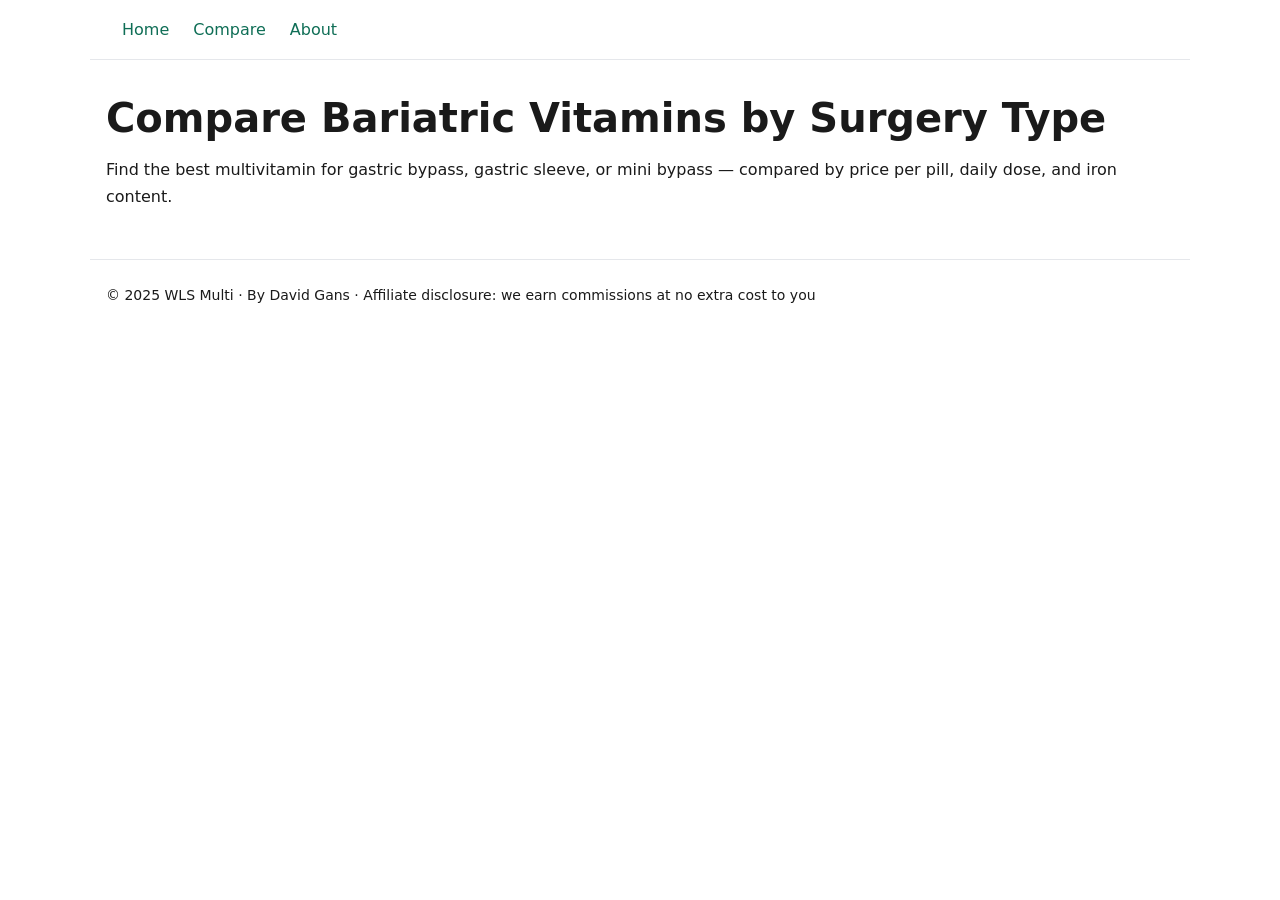
==== index.html @ 5693e1fd "Initial project structure" ====
<!DOCTYPE html>
<html lang="en">
<head>
  <meta charset="UTF-8">
  <meta name="viewport" content="width=device-width, initial-scale=1.0">
  <title>Compare Bariatric Vitamins by Surgery Type | WLS Multi</title>
  <meta name="description" content="Find the best multivitamin for gastric bypass, gastric sleeve, or mini bypass — compared by price per pill, daily dose, and iron content.">
  <link rel="canonical" href="https://wlsmulti.com/">

  <!-- Open Graph -->
  <meta property="og:title" content="Compare Bariatric Vitamins by Surgery Type | WLS Multi">
  <meta property="og:description" content="Find the best multivitamin for gastric bypass, gastric sleeve, or mini bypass — compared by price per pill, daily dose, and iron content.">
  <meta property="og:url" content="https://wlsmulti.com/">
  <meta property="og:image" content="https://wlsmulti.com/images/og-default.jpg">

  <!-- JSON-LD -->
  <script type="application/ld+json">
  {
    "@context": "https://schema.org",
    "@type": "Article"
  }
  </script>

  <link rel="stylesheet" href="/css/style.css">
</head>
<body>

  <header>
    <nav>
      <a href="/">Home</a>
      <a href="/compare.html">Compare</a>
      <a href="/about.html">About</a>
    </nav>
  </header>

  <main>
    <h1>Compare Bariatric Vitamins by Surgery Type</h1>
    <p>Find the best multivitamin for gastric bypass, gastric sleeve, or mini bypass — compared by price per pill, daily dose, and iron content.</p>

    <section>
      <div id="comparison-table"></div>
    </section>

    <section>
      <!-- Featured brands placeholder -->
    </section>
  </main>

  <footer>
    <p>© 2025 WLS Multi · By David Gans · Affiliate disclosure: we earn commissions at no extra cost to you</p>
  </footer>

  <script src="/js/main.js" defer></script>
</body>
</html>
---- css/style.css ----
/* CSS Reset */
*, *::before, *::after {
  box-sizing: border-box;
  margin: 0;
  padding: 0;
}

/* Variables */
:root {
  --color-primary: #0F6E56;
  --color-accent: #1D9E75;
  --color-bg: #ffffff;
  --color-text: #1a1a1a;
  --color-muted: #6b7280;
  --font-main: system-ui, sans-serif;
}

/* Base */
body {
  font-family: var(--font-main);
  color: var(--color-text);
  background: var(--color-bg);
  font-size: 16px;
  line-height: 1.7;
}

/* Layout */
header,
main,
footer,
nav {
  width: 100%;
  max-width: 1100px;
  margin-left: auto;
  margin-right: auto;
  padding-left: 1rem;
  padding-right: 1rem;
}

header {
  padding-top: 1rem;
  padding-bottom: 1rem;
  border-bottom: 1px solid #e5e7eb;
}

main {
  padding-top: 2rem;
  padding-bottom: 2rem;
}

footer {
  padding-top: 1.5rem;
  padding-bottom: 1.5rem;
  border-top: 1px solid #e5e7eb;
  color: var(--color-muted);
  font-size: 0.875rem;
}

/* Nav */
nav {
  display: flex;
  flex-wrap: wrap;
  gap: 1.5rem;
  padding-left: 1rem;
  padding-right: 1rem;
}

nav a {
  color: var(--color-primary);
  text-decoration: none;
  font-weight: 500;
}

nav a:hover {
  color: var(--color-accent);
  text-decoration: underline;
}

/* Typography */
h1 {
  font-size: 1.75rem;
  line-height: 1.3;
  margin-bottom: 0.75rem;
  color: var(--color-text);
}

p {
  margin-bottom: 1rem;
  color: var(--color-text);
}

/* Responsive */
@media (min-width: 640px) {
  h1 {
    font-size: 2.25rem;
  }
}

@media (min-width: 1024px) {
  h1 {
    font-size: 2.5rem;
  }
}
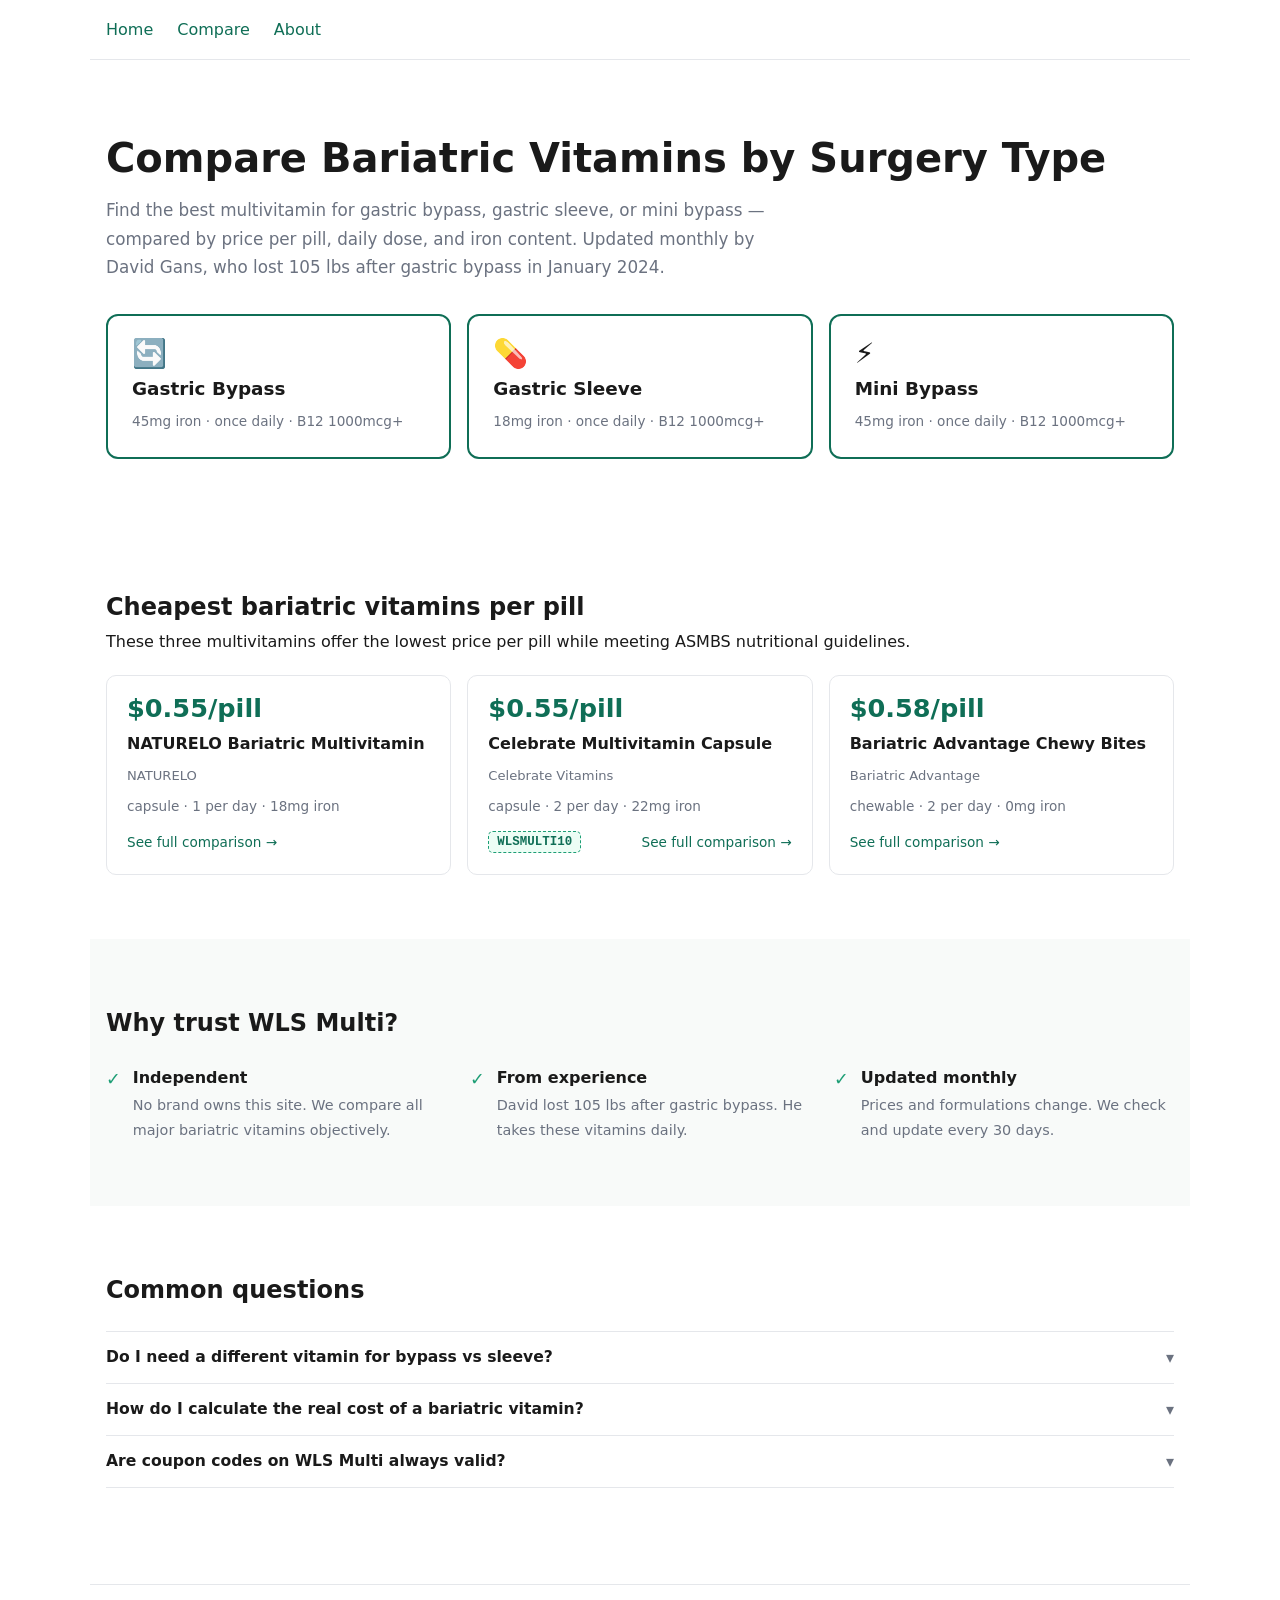
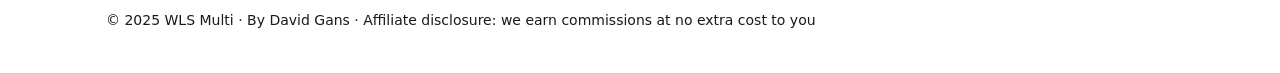
==== commit 44527368: "Build homepage hero, top 3, trust section, FAQ accordion" ====
--- a/index.html
+++ b/index.html
@@ -4,7 +4,7 @@
   <meta charset="UTF-8">
   <meta name="viewport" content="width=device-width, initial-scale=1.0">
   <title>Compare Bariatric Vitamins by Surgery Type | WLS Multi</title>
-  <meta name="description" content="Find the best multivitamin for gastric bypass, gastric sleeve, or mini bypass — compared by price per pill, daily dose, and iron content.">
+  <meta name="description" content="Find the best multivitamin for gastric bypass, gastric sleeve, or mini bypass — compared by price per pill, daily dose, and iron content. Updated monthly.">
   <link rel="canonical" href="https://wlsmulti.com/">
 
   <!-- Open Graph -->
@@ -13,11 +13,58 @@
   <meta property="og:url" content="https://wlsmulti.com/">
   <meta property="og:image" content="https://wlsmulti.com/images/og-default.jpg">
 
-  <!-- JSON-LD -->
+  <!-- JSON-LD: Article -->
   <script type="application/ld+json">
   {
     "@context": "https://schema.org",
-    "@type": "Article"
+    "@type": "Article",
+    "headline": "Compare Bariatric Vitamins by Surgery Type",
+    "description": "Independent comparison of bariatric multivitamins by price per pill, surgery type, iron content, and daily dose.",
+    "author": {
+      "@type": "Person",
+      "name": "David Gans",
+      "description": "Lost 105 lbs after gastric bypass surgery in January 2024"
+    },
+    "publisher": {
+      "@type": "Organization",
+      "name": "WLS Multi",
+      "url": "https://wlsmulti.com"
+    },
+    "dateModified": "2025-03-27"
+  }
+  </script>
+
+  <!-- JSON-LD: FAQPage -->
+  <script type="application/ld+json">
+  {
+    "@context": "https://schema.org",
+    "@type": "FAQPage",
+    "mainEntity": [
+      {
+        "@type": "Question",
+        "name": "Do I need a different vitamin for bypass vs sleeve?",
+        "acceptedAnswer": {
+          "@type": "Answer",
+          "text": "Yes. Gastric bypass patients typically need 45mg iron and higher B12 due to reduced absorption in the small intestine. Sleeve patients often do well with 18mg iron. Always follow your surgeon's advice."
+        }
+      },
+      {
+        "@type": "Question",
+        "name": "How do I calculate the real cost of a bariatric vitamin?",
+        "acceptedAnswer": {
+          "@type": "Answer",
+          "text": "Divide the bottle price by the number of pills, then multiply by your daily dose times 30. A $35 bottle of 60 pills taken twice daily costs $35/month. A $27 bottle of 30 pills taken once daily also costs $27/month — but the per-pill cost is $0.90 vs $0.58."
+        }
+      },
+      {
+        "@type": "Question",
+        "name": "Are coupon codes on WLS Multi always valid?",
+        "acceptedAnswer": {
+          "@type": "Answer",
+          "text": "We verify codes monthly. If a code doesn't work, the brand may have changed it — contact us via the about page and we'll update it within 24 hours."
+        }
+      }
+    ]
   }
   </script>
 
@@ -34,22 +81,121 @@
   </header>
 
   <main>
-    <h1>Compare Bariatric Vitamins by Surgery Type</h1>
-    <p>Find the best multivitamin for gastric bypass, gastric sleeve, or mini bypass — compared by price per pill, daily dose, and iron content.</p>
-
-    <section>
-      <div id="comparison-table"></div>
-    </section>
-
-    <section>
-      <!-- Featured brands placeholder -->
-    </section>
+
+    <!-- ── Hero ──────────────────────────────────────────────────────────── -->
+    <section class="section-hero">
+      <h1>Compare Bariatric Vitamins by Surgery Type</h1>
+      <p class="hero-lead">Find the best multivitamin for gastric bypass, gastric sleeve, or mini bypass — compared by price per pill, daily dose, and iron content. Updated monthly by David Gans, who lost 105 lbs after gastric bypass in January 2024.</p>
+
+      <div class="surgery-cards" role="list">
+
+        <a href="/compare.html#bypass" class="surgery-card" role="listitem" aria-label="Compare vitamins for gastric bypass">
+          <span class="surgery-icon" aria-hidden="true">🔄</span>
+          <span class="surgery-title">Gastric Bypass</span>
+          <span class="surgery-sub">45mg iron · once daily · B12 1000mcg+</span>
+        </a>
+
+        <a href="/compare.html#sleeve" class="surgery-card" role="listitem" aria-label="Compare vitamins for gastric sleeve">
+          <span class="surgery-icon" aria-hidden="true">💊</span>
+          <span class="surgery-title">Gastric Sleeve</span>
+          <span class="surgery-sub">18mg iron · once daily · B12 1000mcg+</span>
+        </a>
+
+        <a href="/compare.html#mini-bypass" class="surgery-card" role="listitem" aria-label="Compare vitamins for mini bypass">
+          <span class="surgery-icon" aria-hidden="true">⚡</span>
+          <span class="surgery-title">Mini Bypass</span>
+          <span class="surgery-sub">45mg iron · once daily · B12 1000mcg+</span>
+        </a>
+
+      </div>
+    </section>
+
+    <!-- ── Top 3 cheapest ─────────────────────────────────────────────── -->
+    <section class="section-top3">
+      <h2>Cheapest bariatric vitamins per pill</h2>
+      <p>These three multivitamins offer the lowest price per pill while meeting ASMBS nutritional guidelines.</p>
+      <div id="top3-cards" class="top3-cards"></div>
+      <!-- Aria live region for coupon clipboard -->
+      <div id="clipboard-announce" role="status" aria-live="polite"></div>
+    </section>
+
+    <!-- ── Why trust us ───────────────────────────────────────────────── -->
+    <section class="section-trust">
+      <h2>Why trust WLS Multi?</h2>
+      <div class="trust-grid">
+
+        <div class="trust-item">
+          <span class="trust-check" aria-hidden="true">✓</span>
+          <div>
+            <strong class="trust-title">Independent</strong>
+            <p>No brand owns this site. We compare all major bariatric vitamins objectively.</p>
+          </div>
+        </div>
+
+        <div class="trust-item">
+          <span class="trust-check" aria-hidden="true">✓</span>
+          <div>
+            <strong class="trust-title">From experience</strong>
+            <p>David lost 105 lbs after gastric bypass. He takes these vitamins daily.</p>
+          </div>
+        </div>
+
+        <div class="trust-item">
+          <span class="trust-check" aria-hidden="true">✓</span>
+          <div>
+            <strong class="trust-title">Updated monthly</strong>
+            <p>Prices and formulations change. We check and update every 30 days.</p>
+          </div>
+        </div>
+
+      </div>
+    </section>
+
+    <!-- ── FAQ accordion ──────────────────────────────────────────────── -->
+    <section class="section-faq">
+      <h2>Common questions</h2>
+      <div class="faq-list" id="faq-list">
+
+        <div class="faq-item">
+          <button class="faq-question" aria-expanded="false">
+            Do I need a different vitamin for bypass vs sleeve?
+            <span class="faq-chevron" aria-hidden="true">▾</span>
+          </button>
+          <div class="faq-answer" hidden>
+            <p>Yes. Gastric bypass patients typically need 45mg iron and higher B12 due to reduced absorption in the small intestine. Sleeve patients often do well with 18mg iron. Always follow your surgeon's advice.</p>
+          </div>
+        </div>
+
+        <div class="faq-item">
+          <button class="faq-question" aria-expanded="false">
+            How do I calculate the real cost of a bariatric vitamin?
+            <span class="faq-chevron" aria-hidden="true">▾</span>
+          </button>
+          <div class="faq-answer" hidden>
+            <p>Divide the bottle price by the number of pills, then multiply by your daily dose times 30. A $35 bottle of 60 pills taken twice daily costs $35/month. A $27 bottle of 30 pills taken once daily also costs $27/month — but the per-pill cost is $0.90 vs $0.58.</p>
+          </div>
+        </div>
+
+        <div class="faq-item">
+          <button class="faq-question" aria-expanded="false">
+            Are coupon codes on WLS Multi always valid?
+            <span class="faq-chevron" aria-hidden="true">▾</span>
+          </button>
+          <div class="faq-answer" hidden>
+            <p>We verify codes monthly. If a code doesn't work, the brand may have changed it — contact us via the about page and we'll update it within 24 hours.</p>
+          </div>
+        </div>
+
+      </div>
+    </section>
+
   </main>
 
   <footer>
     <p>© 2025 WLS Multi · By David Gans · Affiliate disclosure: we earn commissions at no extra cost to you</p>
   </footer>
 
+  <script src="/js/vitamins.js" defer></script>
   <script src="/js/main.js" defer></script>
 </body>
 </html>
--- a/css/style.css
+++ b/css/style.css
@@ -12,7 +12,13 @@
   --color-bg: #ffffff;
   --color-text: #1a1a1a;
   --color-muted: #6b7280;
+  --color-row-alt: #f8faf9;
+  --color-row-hover: #edf7f3;
+  --color-badge-bg: #d1fae5;
+  --color-badge-text: #065f46;
+  --color-coupon-bg: #ecfdf5;
   --font-main: system-ui, sans-serif;
+  --font-mono: ui-monospace, 'Cascadia Code', 'Source Code Pro', monospace;
 }
 
 /* Base */
@@ -27,8 +33,7 @@
 /* Layout */
 header,
 main,
-footer,
-nav {
+footer {
   width: 100%;
   max-width: 1100px;
   margin-left: auto;
@@ -61,8 +66,6 @@
   display: flex;
   flex-wrap: wrap;
   gap: 1.5rem;
-  padding-left: 1rem;
-  padding-right: 1rem;
 }
 
 nav a {
@@ -89,15 +92,562 @@
   color: var(--color-text);
 }
 
-/* Responsive */
+/* Responsive typography */
 @media (min-width: 640px) {
-  h1 {
-    font-size: 2.25rem;
-  }
-}
-
+  h1 { font-size: 2.25rem; }
+}
 @media (min-width: 1024px) {
-  h1 {
-    font-size: 2.5rem;
-  }
-}
+  h1 { font-size: 2.5rem; }
+}
+
+/* ── Filter bar ───────────────────────────────────────────────────────────── */
+
+#filter-bar {
+  position: sticky;
+  top: 0;
+  z-index: 100;
+  background: var(--color-bg);
+  border-bottom: 1px solid #e5e7eb;
+  margin-left: -1rem;
+  margin-right: -1rem;
+  padding: 0.75rem 1rem;
+  margin-bottom: 1.5rem;
+}
+
+.filter-bar-inner {
+  display: flex;
+  flex-wrap: wrap;
+  gap: 0.75rem;
+  align-items: center;
+  max-width: 1100px;
+  margin: 0 auto;
+}
+
+.filter-pills {
+  display: flex;
+  flex-wrap: wrap;
+  gap: 0.5rem;
+}
+
+.filter-btn {
+  display: inline-flex;
+  align-items: center;
+  padding: 0.35rem 0.9rem;
+  border-radius: 999px;
+  border: 1px solid var(--color-primary);
+  background: transparent;
+  color: var(--color-primary);
+  font-size: 0.875rem;
+  font-weight: 500;
+  cursor: pointer;
+  transition: background 0.15s, color 0.15s;
+  font-family: var(--font-main);
+}
+
+.filter-btn:hover {
+  background: #e6f4f0;
+}
+
+.filter-btn.active {
+  background: var(--color-primary);
+  color: #fff;
+}
+
+.sort-wrapper {
+  display: flex;
+  align-items: center;
+  gap: 0.4rem;
+  margin-left: auto;
+}
+
+.sort-label {
+  font-size: 0.875rem;
+  color: var(--color-muted);
+  white-space: nowrap;
+}
+
+#sort-select {
+  font-size: 0.875rem;
+  font-family: var(--font-main);
+  border: 1px solid #d1d5db;
+  border-radius: 6px;
+  padding: 0.3rem 0.5rem;
+  color: var(--color-text);
+  background: var(--color-bg);
+  cursor: pointer;
+}
+
+/* ── Badge ────────────────────────────────────────────────────────────────── */
+
+.badge {
+  display: inline-block;
+  font-size: 0.7rem;
+  font-weight: 600;
+  letter-spacing: 0.03em;
+  text-transform: uppercase;
+  background: var(--color-badge-bg);
+  color: var(--color-badge-text);
+  border-radius: 999px;
+  padding: 0.1rem 0.5rem;
+  margin-bottom: 0.2rem;
+}
+
+/* ── Desktop table ────────────────────────────────────────────────────────── */
+
+.vitamin-table {
+  display: none; /* hidden on mobile, shown at 768px+ */
+  width: 100%;
+  border-collapse: collapse;
+  font-size: 0.9rem;
+}
+
+.vitamin-table thead th {
+  text-align: left;
+  padding: 0.6rem 0.75rem;
+  font-size: 0.8rem;
+  font-weight: 600;
+  text-transform: uppercase;
+  letter-spacing: 0.04em;
+  color: var(--color-muted);
+  border-bottom: 2px solid #e5e7eb;
+  white-space: nowrap;
+}
+
+.vitamin-table tbody td {
+  padding: 0.75rem 0.75rem;
+  vertical-align: middle;
+  border-bottom: 1px solid #f3f4f6;
+}
+
+.vitamin-table tbody tr.alt-row {
+  background: var(--color-row-alt);
+}
+
+.vitamin-table tbody tr:hover {
+  background: var(--color-row-hover);
+}
+
+.name-cell {
+  display: flex;
+  flex-direction: column;
+  gap: 0.1rem;
+  min-width: 160px;
+}
+
+.product-name {
+  font-weight: 600;
+  line-height: 1.3;
+}
+
+.product-brand {
+  font-size: 0.8rem;
+  color: var(--color-muted);
+}
+
+td.center {
+  text-align: center;
+}
+
+/* ── Coupon chip ──────────────────────────────────────────────────────────── */
+
+.coupon-chip {
+  display: inline-block;
+  font-family: var(--font-mono);
+  font-size: 0.78rem;
+  font-weight: 600;
+  background: var(--color-coupon-bg);
+  border: 1px dashed var(--color-accent);
+  border-radius: 5px;
+  padding: 0.2rem 0.5rem;
+  color: var(--color-primary);
+  cursor: pointer;
+  transition: background 0.15s;
+  white-space: nowrap;
+}
+
+.coupon-chip:hover {
+  background: #d1fae5;
+}
+
+.coupon-chip.copied {
+  background: var(--color-primary);
+  color: #fff;
+  border-color: var(--color-primary);
+}
+
+/* ── Buy button ───────────────────────────────────────────────────────────── */
+
+.buy-btn {
+  display: inline-block;
+  background: var(--color-primary);
+  color: #fff;
+  text-decoration: none;
+  border-radius: 6px;
+  padding: 8px 16px;
+  font-size: 0.875rem;
+  font-weight: 600;
+  white-space: nowrap;
+  transition: background 0.15s;
+}
+
+.buy-btn:hover {
+  background: var(--color-accent);
+}
+
+.buy-btn--full {
+  display: block;
+  text-align: center;
+  margin-top: 0.75rem;
+}
+
+/* ── Mobile cards ─────────────────────────────────────────────────────────── */
+
+.vitamin-cards {
+  display: flex;
+  flex-direction: column;
+  gap: 1rem;
+}
+
+.vitamin-card {
+  border: 1px solid #e5e7eb;
+  border-radius: 10px;
+  padding: 1rem;
+  background: var(--color-bg);
+}
+
+.card-header {
+  display: flex;
+  flex-direction: column;
+  gap: 0.15rem;
+  margin-bottom: 0.75rem;
+}
+
+.card-details {
+  display: flex;
+  flex-direction: column;
+  gap: 0;
+  font-size: 0.9rem;
+}
+
+.card-row {
+  display: flex;
+  justify-content: space-between;
+  align-items: center;
+  padding: 0.35rem 0;
+  border-bottom: 1px solid #f3f4f6;
+}
+
+.card-row:last-child {
+  border-bottom: none;
+}
+
+.card-row dt {
+  color: var(--color-muted);
+  font-size: 0.82rem;
+}
+
+.card-row.highlight {
+  background: #f8faf9;
+  margin: 0 -0.25rem;
+  padding: 0.35rem 0.25rem;
+  border-radius: 4px;
+}
+
+/* ── Aria live region ─────────────────────────────────────────────────────── */
+
+#clipboard-announce {
+  position: absolute;
+  left: -9999px;
+  width: 1px;
+  height: 1px;
+  overflow: hidden;
+}
+
+/* ── No results ───────────────────────────────────────────────────────────── */
+
+.no-results {
+  color: var(--color-muted);
+  padding: 2rem 0;
+  text-align: center;
+}
+
+/* ── 768px+ breakpoint: switch to table ───────────────────────────────────── */
+
+@media (min-width: 768px) {
+  .vitamin-table {
+    display: table;
+  }
+
+  .vitamin-cards {
+    display: none;
+  }
+
+  .hide-mobile {
+    /* columns are already visible in table */
+  }
+}
+
+/* ════════════════════════════════════════════════════════════════════════════
+   HOMEPAGE STYLES
+   ════════════════════════════════════════════════════════════════════════════ */
+
+/* Section spacing */
+.section-hero,
+.section-top3,
+.section-trust,
+.section-faq {
+  padding-top: 4rem;
+  padding-bottom: 4rem;
+}
+
+.section-hero {
+  padding-top: 2.5rem;
+}
+
+/* ── Hero ─────────────────────────────────────────────────────────────────── */
+
+.hero-lead {
+  font-size: 1.05rem;
+  color: var(--color-muted);
+  max-width: 680px;
+  margin-bottom: 2rem;
+}
+
+/* ── Surgery cards ────────────────────────────────────────────────────────── */
+
+.surgery-cards {
+  display: flex;
+  flex-direction: column;
+  gap: 1rem;
+}
+
+.surgery-card {
+  display: flex;
+  flex-direction: column;
+  align-items: flex-start;
+  gap: 0.35rem;
+  border: 2px solid var(--color-primary);
+  border-radius: 12px;
+  padding: 1.5rem;
+  text-decoration: none;
+  color: var(--color-text);
+  transition: background 0.18s, color 0.18s;
+}
+
+.surgery-card:hover {
+  background: var(--color-primary);
+  color: #fff;
+}
+
+.surgery-card:hover .surgery-sub {
+  color: rgba(255, 255, 255, 0.8);
+}
+
+.surgery-icon {
+  font-size: 1.75rem;
+  line-height: 1;
+}
+
+.surgery-title {
+  font-size: 1.15rem;
+  font-weight: 700;
+}
+
+.surgery-sub {
+  font-size: 0.85rem;
+  color: var(--color-muted);
+  transition: color 0.18s;
+}
+
+@media (min-width: 640px) {
+  .surgery-cards {
+    flex-direction: row;
+  }
+
+  .surgery-card {
+    flex: 1;
+  }
+}
+
+/* ── Top 3 cards ──────────────────────────────────────────────────────────── */
+
+.top3-cards {
+  display: flex;
+  flex-direction: column;
+  gap: 1rem;
+  margin-top: 1.25rem;
+}
+
+.top3-card {
+  border: 1px solid #e5e7eb;
+  border-radius: 10px;
+  padding: 1.25rem;
+  display: flex;
+  flex-direction: column;
+  gap: 0.5rem;
+}
+
+.top3-price {
+  font-size: 1.6rem;
+  font-weight: 800;
+  color: var(--color-primary);
+  line-height: 1;
+}
+
+.top3-name {
+  font-weight: 600;
+  font-size: 1rem;
+}
+
+.top3-brand {
+  font-size: 0.82rem;
+  color: var(--color-muted);
+}
+
+.top3-meta {
+  font-size: 0.85rem;
+  color: var(--color-muted);
+}
+
+.top3-footer {
+  display: flex;
+  align-items: center;
+  justify-content: space-between;
+  flex-wrap: wrap;
+  gap: 0.5rem;
+  margin-top: 0.25rem;
+}
+
+.top3-link {
+  font-size: 0.85rem;
+  color: var(--color-primary);
+  text-decoration: none;
+  font-weight: 500;
+}
+
+.top3-link:hover {
+  text-decoration: underline;
+}
+
+@media (min-width: 640px) {
+  .top3-cards {
+    flex-direction: row;
+  }
+
+  .top3-card {
+    flex: 1;
+  }
+}
+
+/* ── Trust section ────────────────────────────────────────────────────────── */
+
+.section-trust {
+  background: #f8faf9;
+  margin-left: -1rem;
+  margin-right: -1rem;
+  padding-left: 1rem;
+  padding-right: 1rem;
+}
+
+.trust-grid {
+  display: flex;
+  flex-direction: column;
+  gap: 1.5rem;
+  margin-top: 1.25rem;
+}
+
+.trust-item {
+  display: flex;
+  gap: 0.75rem;
+  align-items: flex-start;
+}
+
+.trust-check {
+  font-size: 1.1rem;
+  color: var(--color-accent);
+  font-weight: 700;
+  flex-shrink: 0;
+  margin-top: 0.1rem;
+}
+
+.trust-title {
+  display: block;
+  font-size: 1rem;
+  margin-bottom: 0.15rem;
+}
+
+.trust-item p {
+  font-size: 0.9rem;
+  color: var(--color-muted);
+  margin-bottom: 0;
+}
+
+@media (min-width: 640px) {
+  .trust-grid {
+    flex-direction: row;
+  }
+
+  .trust-item {
+    flex: 1;
+  }
+}
+
+/* ── FAQ accordion ────────────────────────────────────────────────────────── */
+
+.section-faq h2 {
+  margin-bottom: 1.25rem;
+}
+
+.faq-list {
+  display: flex;
+  flex-direction: column;
+  border-top: 1px solid #e5e7eb;
+}
+
+.faq-item {
+  border-bottom: 1px solid #e5e7eb;
+}
+
+.faq-question {
+  display: flex;
+  justify-content: space-between;
+  align-items: center;
+  width: 100%;
+  background: none;
+  border: none;
+  padding: 1rem 0;
+  font-family: var(--font-main);
+  font-size: 0.975rem;
+  font-weight: 600;
+  color: var(--color-text);
+  text-align: left;
+  cursor: pointer;
+  gap: 1rem;
+}
+
+.faq-question:hover {
+  color: var(--color-primary);
+}
+
+.faq-chevron {
+  font-size: 1rem;
+  color: var(--color-muted);
+  flex-shrink: 0;
+  transition: transform 0.2s ease;
+  display: inline-block;
+}
+
+.faq-question[aria-expanded="true"] .faq-chevron {
+  transform: rotate(180deg);
+}
+
+.faq-answer {
+  padding-bottom: 1rem;
+}
+
+.faq-answer p {
+  font-size: 0.9rem;
+  color: var(--color-muted);
+  margin-bottom: 0;
+  line-height: 1.65;
+}
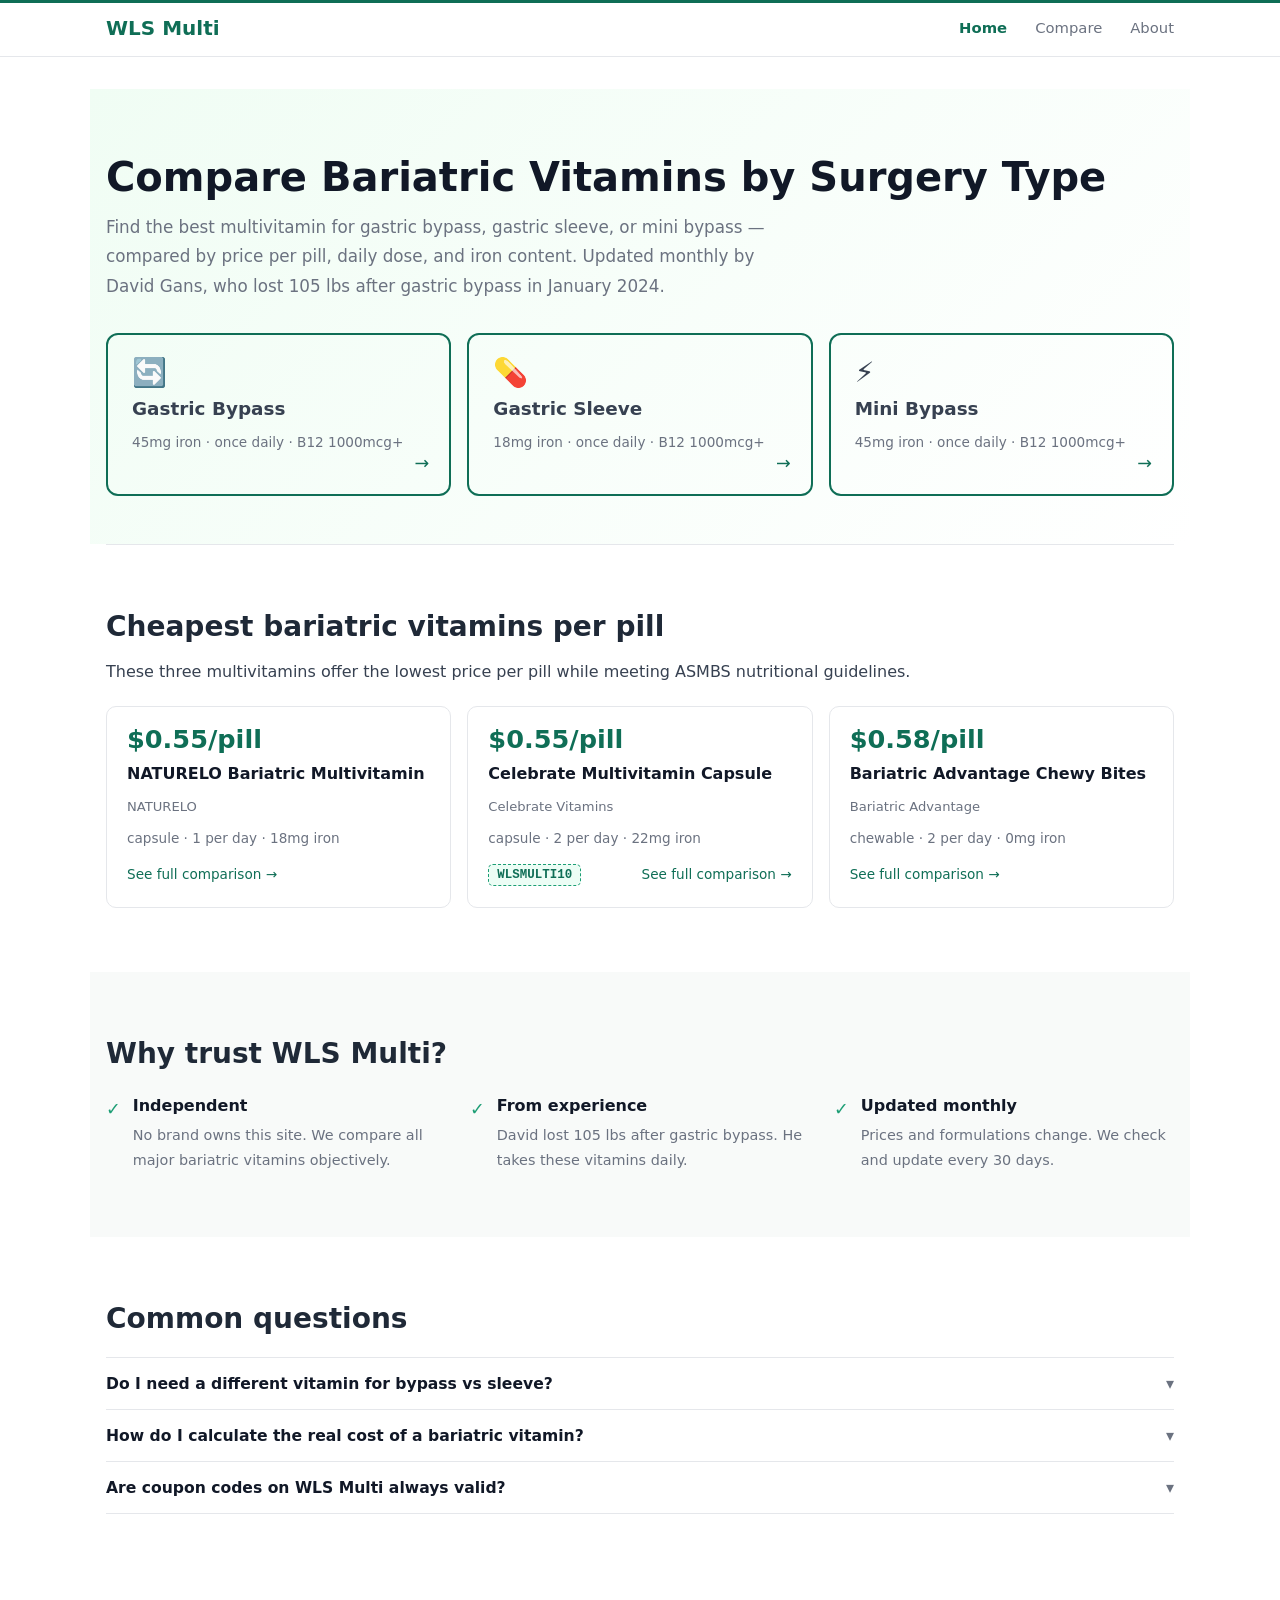
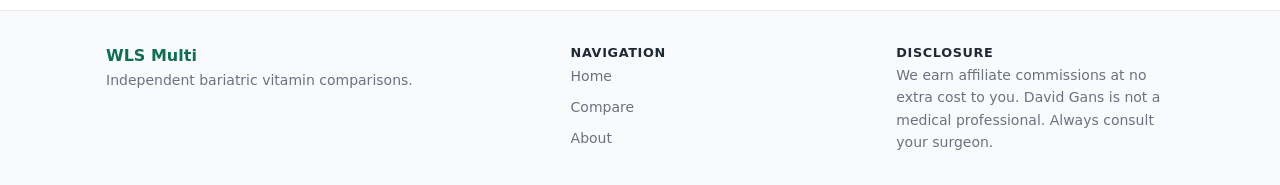
==== commit 35513830: "Design polish: nav, typography, footer, table styling, mobile menu" ====
--- a/index.html
+++ b/index.html
@@ -73,11 +73,15 @@
 <body>
 
   <header>
-    <nav>
-      <a href="/">Home</a>
-      <a href="/compare.html">Compare</a>
-      <a href="/about.html">About</a>
-    </nav>
+    <div class="nav-inner">
+      <a href="/" class="nav-logo">WLS Multi</a>
+      <button class="nav-hamburger" aria-label="Open navigation menu" aria-expanded="false" aria-controls="nav-links">☰</button>
+      <nav id="nav-links" class="nav-links" aria-label="Main navigation">
+        <a href="/" aria-current="page">Home</a>
+        <a href="/compare.html">Compare</a>
+        <a href="/about.html">About</a>
+      </nav>
+    </div>
   </header>
 
   <main>
@@ -93,18 +97,21 @@
           <span class="surgery-icon" aria-hidden="true">🔄</span>
           <span class="surgery-title">Gastric Bypass</span>
           <span class="surgery-sub">45mg iron · once daily · B12 1000mcg+</span>
+          <span class="surgery-arrow" aria-hidden="true">→</span>
         </a>
 
         <a href="/compare.html#sleeve" class="surgery-card" role="listitem" aria-label="Compare vitamins for gastric sleeve">
           <span class="surgery-icon" aria-hidden="true">💊</span>
           <span class="surgery-title">Gastric Sleeve</span>
           <span class="surgery-sub">18mg iron · once daily · B12 1000mcg+</span>
+          <span class="surgery-arrow" aria-hidden="true">→</span>
         </a>
 
         <a href="/compare.html#mini-bypass" class="surgery-card" role="listitem" aria-label="Compare vitamins for mini bypass">
           <span class="surgery-icon" aria-hidden="true">⚡</span>
           <span class="surgery-title">Mini Bypass</span>
           <span class="surgery-sub">45mg iron · once daily · B12 1000mcg+</span>
+          <span class="surgery-arrow" aria-hidden="true">→</span>
         </a>
 
       </div>
@@ -115,7 +122,6 @@
       <h2>Cheapest bariatric vitamins per pill</h2>
       <p>These three multivitamins offer the lowest price per pill while meeting ASMBS nutritional guidelines.</p>
       <div id="top3-cards" class="top3-cards"></div>
-      <!-- Aria live region for coupon clipboard -->
       <div id="clipboard-announce" role="status" aria-live="polite"></div>
     </section>
 
@@ -192,7 +198,24 @@
   </main>
 
   <footer>
-    <p>© 2025 WLS Multi · By David Gans · Affiliate disclosure: we earn commissions at no extra cost to you</p>
+    <div class="footer-inner">
+      <div class="footer-col">
+        <p class="footer-brand">WLS Multi</p>
+        <p>Independent bariatric vitamin comparisons.</p>
+      </div>
+      <div class="footer-col">
+        <p class="footer-heading">Navigation</p>
+        <nav class="footer-nav" aria-label="Footer navigation">
+          <a href="/">Home</a>
+          <a href="/compare.html">Compare</a>
+          <a href="/about.html">About</a>
+        </nav>
+      </div>
+      <div class="footer-col">
+        <p class="footer-heading">Disclosure</p>
+        <p>We earn affiliate commissions at no extra cost to you. David Gans is not a medical professional. Always consult your surgeon.</p>
+      </div>
+    </div>
   </footer>
 
   <script src="/js/vitamins.js" defer></script>
--- a/css/style.css
+++ b/css/style.css
@@ -1,110 +1,301 @@
-/* CSS Reset */
+/* ══════════════════════════════════════════════════════════════════════════════
+   RESET & VARIABLES
+   ══════════════════════════════════════════════════════════════════════════════ */
+
 *, *::before, *::after {
   box-sizing: border-box;
   margin: 0;
   padding: 0;
 }
 
-/* Variables */
 :root {
-  --color-primary: #0F6E56;
-  --color-accent: #1D9E75;
-  --color-bg: #ffffff;
-  --color-text: #1a1a1a;
-  --color-muted: #6b7280;
-  --color-row-alt: #f8faf9;
-  --color-row-hover: #edf7f3;
-  --color-badge-bg: #d1fae5;
-  --color-badge-text: #065f46;
-  --color-coupon-bg: #ecfdf5;
-  --font-main: system-ui, sans-serif;
-  --font-mono: ui-monospace, 'Cascadia Code', 'Source Code Pro', monospace;
-}
-
-/* Base */
+  --color-primary:    #0F6E56;
+  --color-accent:     #1D9E75;
+  --color-bg:         #ffffff;
+  --color-text:       #374151;
+  --color-heading:    #111827;
+  --color-h2:         #1f2937;
+  --color-muted:      #6b7280;
+  --color-row-alt:    #f9fafb;
+  --color-row-hover:  #f0fdf4;
+  --color-badge-bg:   #dcfce7;
+  --color-badge-text: #166534;
+  --color-coupon-bg:  #ecfdf5;
+  --font-main:        system-ui, sans-serif;
+  --font-mono:        ui-monospace, 'Cascadia Code', 'Source Code Pro', monospace;
+}
+
+/* ══════════════════════════════════════════════════════════════════════════════
+   BASE
+   ══════════════════════════════════════════════════════════════════════════════ */
+
+html {
+  scroll-behavior: smooth;
+}
+
 body {
   font-family: var(--font-main);
   color: var(--color-text);
   background: var(--color-bg);
-  font-size: 16px;
-  line-height: 1.7;
-}
-
-/* Layout */
-header,
-main,
-footer {
+  font-size: 1rem;
+  line-height: 1.75;
+}
+
+/* Green accent bar pinned to the very top of the viewport */
+body::before {
+  content: '';
+  position: fixed;
+  top: 0;
+  left: 0;
+  width: 100%;
+  height: 3px;
+  background: var(--color-primary);
+  z-index: 1000;
+}
+
+/* Focus styles for accessibility */
+*:focus-visible {
+  outline: 2px solid var(--color-accent);
+  outline-offset: 2px;
+}
+
+/* ══════════════════════════════════════════════════════════════════════════════
+   TYPOGRAPHY
+   ══════════════════════════════════════════════════════════════════════════════ */
+
+h1 {
+  font-size: clamp(1.75rem, 5vw, 2.5rem);
+  font-weight: 700;
+  line-height: 1.2;
+  color: var(--color-heading);
+  margin-bottom: 0.75rem;
+}
+
+h2 {
+  font-size: clamp(1.25rem, 3vw, 1.75rem);
+  font-weight: 600;
+  line-height: 1.3;
+  color: var(--color-h2);
+  margin-bottom: 0.75rem;
+}
+
+p {
+  margin-bottom: 1rem;
+}
+
+a {
+  color: var(--color-primary);
+  text-decoration: none;
+}
+
+a:hover {
+  text-decoration: underline;
+}
+
+/* ══════════════════════════════════════════════════════════════════════════════
+   LAYOUT — main stays constrained; header and footer are full-width
+   ══════════════════════════════════════════════════════════════════════════════ */
+
+main {
   width: 100%;
   max-width: 1100px;
   margin-left: auto;
   margin-right: auto;
-  padding-left: 1rem;
-  padding-right: 1rem;
-}
+  padding: 2rem 1rem;
+}
+
+/* ══════════════════════════════════════════════════════════════════════════════
+   HEADER & NAV
+   ══════════════════════════════════════════════════════════════════════════════ */
 
 header {
-  padding-top: 1rem;
-  padding-bottom: 1rem;
+  background: var(--color-bg);
   border-bottom: 1px solid #e5e7eb;
-}
-
-main {
-  padding-top: 2rem;
-  padding-bottom: 2rem;
-}
+  position: relative;
+  z-index: 200;
+}
+
+.nav-inner {
+  display: flex;
+  align-items: center;
+  justify-content: space-between;
+  height: 56px;
+  max-width: 1100px;
+  margin: 0 auto;
+  padding: 0 1rem;
+}
+
+.nav-logo {
+  font-weight: 700;
+  font-size: 1.25rem;
+  color: var(--color-primary);
+  text-decoration: none;
+  flex-shrink: 0;
+}
+
+.nav-logo:hover {
+  text-decoration: none;
+  color: var(--color-accent);
+}
+
+/* ── Hamburger (mobile only) ──────────────────────────────────────────────── */
+
+.nav-hamburger {
+  display: flex;
+  align-items: center;
+  justify-content: center;
+  background: none;
+  border: none;
+  font-size: 1.4rem;
+  color: var(--color-primary);
+  cursor: pointer;
+  padding: 0.25rem;
+  line-height: 1;
+}
+
+/* ── Nav links ────────────────────────────────────────────────────────────── */
+
+/* Mobile: hidden by default, shown as stacked dropdown */
+@media (max-width: 767px) {
+  .nav-links {
+    display: none;
+    flex-direction: column;
+    gap: 0;
+    padding: 0.5rem 1rem 1rem;
+    border-top: 1px solid #f3f4f6;
+    max-width: 1100px;
+    margin: 0 auto;
+  }
+
+  .nav-links.is-open {
+    display: flex;
+  }
+
+  .nav-links a {
+    padding: 0.6rem 0;
+    border-bottom: 1px solid #f3f4f6;
+    font-size: 1rem;
+    font-weight: 500;
+    color: var(--color-text);
+  }
+
+  .nav-links a:last-child {
+    border-bottom: none;
+  }
+}
+
+/* Desktop: inline row, hide hamburger */
+@media (min-width: 768px) {
+  .nav-hamburger {
+    display: none;
+  }
+
+  .nav-links {
+    display: flex;
+    flex-direction: row;
+    align-items: center;
+    gap: 1.75rem;
+  }
+
+  .nav-links a {
+    font-size: 0.925rem;
+    font-weight: 500;
+    color: var(--color-muted);
+    text-decoration: none;
+    transition: color 0.15s;
+  }
+
+  .nav-links a:hover {
+    color: var(--color-primary);
+    text-decoration: none;
+  }
+}
+
+/* Active page link */
+.nav-links a[aria-current="page"] {
+  color: var(--color-primary);
+  font-weight: 600;
+}
+
+/* ══════════════════════════════════════════════════════════════════════════════
+   FOOTER
+   ══════════════════════════════════════════════════════════════════════════════ */
 
 footer {
-  padding-top: 1.5rem;
-  padding-bottom: 1.5rem;
+  background: #f9fafb;
   border-top: 1px solid #e5e7eb;
-  color: var(--color-muted);
   font-size: 0.875rem;
-}
-
-/* Nav */
-nav {
-  display: flex;
-  flex-wrap: wrap;
-  gap: 1.5rem;
-}
-
-nav a {
-  color: var(--color-primary);
+  color: var(--color-muted);
+}
+
+.footer-inner {
+  display: flex;
+  flex-direction: column;
+  gap: 2rem;
+  max-width: 1100px;
+  margin: 0 auto;
+  padding: 2rem 1rem;
+}
+
+.footer-brand {
+  font-weight: 700;
+  font-size: 1rem;
+  color: var(--color-primary);
+  margin-bottom: 0.25rem;
+}
+
+.footer-heading {
+  font-weight: 600;
+  color: var(--color-h2);
+  margin-bottom: 0.5rem;
+  font-size: 0.8rem;
+  text-transform: uppercase;
+  letter-spacing: 0.05em;
+}
+
+.footer-col p {
+  margin-bottom: 0;
+  line-height: 1.6;
+}
+
+.footer-nav {
+  display: flex;
+  flex-direction: column;
+  gap: 0.4rem;
+}
+
+.footer-nav a {
+  color: var(--color-muted);
   text-decoration: none;
-  font-weight: 500;
-}
-
-nav a:hover {
-  color: var(--color-accent);
+}
+
+.footer-nav a:hover {
+  color: var(--color-primary);
   text-decoration: underline;
 }
 
-/* Typography */
-h1 {
-  font-size: 1.75rem;
-  line-height: 1.3;
-  margin-bottom: 0.75rem;
-  color: var(--color-text);
-}
-
-p {
-  margin-bottom: 1rem;
-  color: var(--color-text);
-}
-
-/* Responsive typography */
 @media (min-width: 640px) {
-  h1 { font-size: 2.25rem; }
-}
-@media (min-width: 1024px) {
-  h1 { font-size: 2.5rem; }
-}
-
-/* ── Filter bar ───────────────────────────────────────────────────────────── */
+  .footer-inner {
+    flex-direction: row;
+    gap: 3rem;
+  }
+
+  .footer-col:first-child {
+    flex: 1.5;
+  }
+
+  .footer-col {
+    flex: 1;
+  }
+}
+
+/* ══════════════════════════════════════════════════════════════════════════════
+   FILTER BAR (compare page)
+   ══════════════════════════════════════════════════════════════════════════════ */
 
 #filter-bar {
   position: sticky;
-  top: 0;
+  top: 3px; /* clears the fixed top bar */
   z-index: 100;
   background: var(--color-bg);
   border-bottom: 1px solid #e5e7eb;
@@ -140,7 +331,7 @@
   font-size: 0.875rem;
   font-weight: 500;
   cursor: pointer;
-  transition: background 0.15s, color 0.15s;
+  transition: background 0.15s ease, color 0.15s ease;
   font-family: var(--font-main);
 }
 
@@ -177,39 +368,46 @@
   cursor: pointer;
 }
 
-/* ── Badge ────────────────────────────────────────────────────────────────── */
+/* ══════════════════════════════════════════════════════════════════════════════
+   BADGE
+   ══════════════════════════════════════════════════════════════════════════════ */
 
 .badge {
   display: inline-block;
-  font-size: 0.7rem;
+  font-size: 11px;
   font-weight: 600;
   letter-spacing: 0.03em;
   text-transform: uppercase;
   background: var(--color-badge-bg);
   color: var(--color-badge-text);
-  border-radius: 999px;
-  padding: 0.1rem 0.5rem;
+  border-radius: 10px;
+  padding: 2px 8px;
   margin-bottom: 0.2rem;
 }
 
-/* ── Desktop table ────────────────────────────────────────────────────────── */
+/* ══════════════════════════════════════════════════════════════════════════════
+   DESKTOP TABLE
+   ══════════════════════════════════════════════════════════════════════════════ */
 
 .vitamin-table {
-  display: none; /* hidden on mobile, shown at 768px+ */
+  display: none; /* mobile: hidden, shown at 768px+ */
   width: 100%;
   border-collapse: collapse;
   font-size: 0.9rem;
+  border-radius: 8px;
+  overflow: hidden;
+  border: 1px solid #e5e7eb;
 }
 
 .vitamin-table thead th {
   text-align: left;
-  padding: 0.6rem 0.75rem;
-  font-size: 0.8rem;
-  font-weight: 600;
+  padding: 0.65rem 0.75rem;
+  font-size: 0.78rem;
+  font-weight: 500;
   text-transform: uppercase;
-  letter-spacing: 0.04em;
-  color: var(--color-muted);
-  border-bottom: 2px solid #e5e7eb;
+  letter-spacing: 0.05em;
+  background: var(--color-primary);
+  color: #fff;
   white-space: nowrap;
 }
 
@@ -219,7 +417,12 @@
   border-bottom: 1px solid #f3f4f6;
 }
 
-.vitamin-table tbody tr.alt-row {
+/* Odd rows white, even rows light grey */
+.vitamin-table tbody tr:nth-child(odd) {
+  background: #ffffff;
+}
+
+.vitamin-table tbody tr:nth-child(even) {
   background: var(--color-row-alt);
 }
 
@@ -237,6 +440,7 @@
 .product-name {
   font-weight: 600;
   line-height: 1.3;
+  color: var(--color-heading);
 }
 
 .product-brand {
@@ -248,7 +452,16 @@
   text-align: center;
 }
 
-/* ── Coupon chip ──────────────────────────────────────────────────────────── */
+/* Price per pill cell */
+.ppp-cell {
+  font-weight: 600;
+  color: var(--color-primary);
+  text-align: center;
+}
+
+/* ══════════════════════════════════════════════════════════════════════════════
+   COUPON CHIP
+   ══════════════════════════════════════════════════════════════════════════════ */
 
 .coupon-chip {
   display: inline-block;
@@ -275,7 +488,9 @@
   border-color: var(--color-primary);
 }
 
-/* ── Buy button ───────────────────────────────────────────────────────────── */
+/* ══════════════════════════════════════════════════════════════════════════════
+   BUY BUTTON
+   ══════════════════════════════════════════════════════════════════════════════ */
 
 .buy-btn {
   display: inline-block;
@@ -291,7 +506,9 @@
 }
 
 .buy-btn:hover {
-  background: var(--color-accent);
+  background: #0a5c47;
+  text-decoration: none;
+  color: #fff;
 }
 
 .buy-btn--full {
@@ -300,7 +517,9 @@
   margin-top: 0.75rem;
 }
 
-/* ── Mobile cards ─────────────────────────────────────────────────────────── */
+/* ══════════════════════════════════════════════════════════════════════════════
+   MOBILE VITAMIN CARDS
+   ══════════════════════════════════════════════════════════════════════════════ */
 
 .vitamin-cards {
   display: flex;
@@ -313,6 +532,7 @@
   border-radius: 10px;
   padding: 1rem;
   background: var(--color-bg);
+  box-shadow: 0 1px 3px rgba(0, 0, 0, 0.08);
 }
 
 .card-header {
@@ -353,7 +573,13 @@
   border-radius: 4px;
 }
 
-/* ── Aria live region ─────────────────────────────────────────────────────── */
+.card-row.highlight dd {
+  color: var(--color-primary);
+}
+
+/* ══════════════════════════════════════════════════════════════════════════════
+   UTILITIES
+   ══════════════════════════════════════════════════════════════════════════════ */
 
 #clipboard-announce {
   position: absolute;
@@ -363,48 +589,40 @@
   overflow: hidden;
 }
 
-/* ── No results ───────────────────────────────────────────────────────────── */
-
 .no-results {
   color: var(--color-muted);
   padding: 2rem 0;
   text-align: center;
 }
 
-/* ── 768px+ breakpoint: switch to table ───────────────────────────────────── */
+/* ══════════════════════════════════════════════════════════════════════════════
+   768px+ — SWITCH TO TABLE, SHOW DESKTOP NAV
+   ══════════════════════════════════════════════════════════════════════════════ */
 
 @media (min-width: 768px) {
-  .vitamin-table {
-    display: table;
-  }
-
-  .vitamin-cards {
-    display: none;
-  }
-
-  .hide-mobile {
-    /* columns are already visible in table */
-  }
-}
-
-/* ════════════════════════════════════════════════════════════════════════════
-   HOMEPAGE STYLES
-   ════════════════════════════════════════════════════════════════════════════ */
+  .vitamin-table  { display: table; }
+  .vitamin-cards  { display: none; }
+}
+
+/* ══════════════════════════════════════════════════════════════════════════════
+   HOMEPAGE
+   ══════════════════════════════════════════════════════════════════════════════ */
 
 /* Section spacing */
-.section-hero,
-.section-top3,
-.section-trust,
-.section-faq {
-  padding-top: 4rem;
-  padding-bottom: 4rem;
-}
+.section-hero  { padding-top: 4rem;  padding-bottom: 3rem; }
+.section-top3  { padding-top: 4rem;  padding-bottom: 4rem; }
+.section-trust { padding-top: 4rem;  padding-bottom: 4rem; }
+.section-faq   { padding-top: 4rem;  padding-bottom: 4rem; }
+
+/* ── Hero gradient ────────────────────────────────────────────────────────── */
 
 .section-hero {
-  padding-top: 2.5rem;
-}
-
-/* ── Hero ─────────────────────────────────────────────────────────────────── */
+  background: linear-gradient(135deg, #f0fdf4 0%, #ffffff 100%);
+  margin-left: -1rem;
+  margin-right: -1rem;
+  padding-left: 1rem;
+  padding-right: 1rem;
+}
 
 .hero-lead {
   font-size: 1.05rem;
@@ -422,25 +640,32 @@
 }
 
 .surgery-card {
+  position: relative;
   display: flex;
   flex-direction: column;
   align-items: flex-start;
   gap: 0.35rem;
   border: 2px solid var(--color-primary);
   border-radius: 12px;
-  padding: 1.5rem;
+  padding: 1.5rem 1.5rem 2.5rem;
   text-decoration: none;
   color: var(--color-text);
-  transition: background 0.18s, color 0.18s;
+  transition: all 0.2s ease;
 }
 
 .surgery-card:hover {
   background: var(--color-primary);
   color: #fff;
+  text-decoration: none;
 }
 
 .surgery-card:hover .surgery-sub {
   color: rgba(255, 255, 255, 0.8);
+}
+
+.surgery-card:hover .surgery-arrow {
+  color: rgba(255, 255, 255, 0.9);
+  transform: translateX(3px);
 }
 
 .surgery-icon {
@@ -456,20 +681,28 @@
 .surgery-sub {
   font-size: 0.85rem;
   color: var(--color-muted);
-  transition: color 0.18s;
+  transition: color 0.2s ease;
+}
+
+.surgery-arrow {
+  position: absolute;
+  bottom: 1rem;
+  right: 1.25rem;
+  font-size: 1.1rem;
+  color: var(--color-primary);
+  transition: transform 0.2s ease, color 0.2s ease;
 }
 
 @media (min-width: 640px) {
-  .surgery-cards {
-    flex-direction: row;
-  }
-
-  .surgery-card {
-    flex: 1;
-  }
+  .surgery-cards      { flex-direction: row; }
+  .surgery-card       { flex: 1; }
 }
 
 /* ── Top 3 cards ──────────────────────────────────────────────────────────── */
+
+.section-top3 {
+  border-top: 1px solid #e5e7eb;
+}
 
 .top3-cards {
   display: flex;
@@ -494,20 +727,9 @@
   line-height: 1;
 }
 
-.top3-name {
-  font-weight: 600;
-  font-size: 1rem;
-}
-
-.top3-brand {
-  font-size: 0.82rem;
-  color: var(--color-muted);
-}
-
-.top3-meta {
-  font-size: 0.85rem;
-  color: var(--color-muted);
-}
+.top3-name  { font-weight: 600; font-size: 1rem; color: var(--color-heading); }
+.top3-brand { font-size: 0.82rem; color: var(--color-muted); }
+.top3-meta  { font-size: 0.85rem; color: var(--color-muted); }
 
 .top3-footer {
   display: flex;
@@ -525,18 +747,11 @@
   font-weight: 500;
 }
 
-.top3-link:hover {
-  text-decoration: underline;
-}
+.top3-link:hover { text-decoration: underline; }
 
 @media (min-width: 640px) {
-  .top3-cards {
-    flex-direction: row;
-  }
-
-  .top3-card {
-    flex: 1;
-  }
+  .top3-cards { flex-direction: row; }
+  .top3-card  { flex: 1; }
 }
 
 /* ── Trust section ────────────────────────────────────────────────────────── */
@@ -573,6 +788,8 @@
 .trust-title {
   display: block;
   font-size: 1rem;
+  font-weight: 600;
+  color: var(--color-heading);
   margin-bottom: 0.15rem;
 }
 
@@ -583,20 +800,13 @@
 }
 
 @media (min-width: 640px) {
-  .trust-grid {
-    flex-direction: row;
-  }
-
-  .trust-item {
-    flex: 1;
-  }
+  .trust-grid { flex-direction: row; }
+  .trust-item { flex: 1; }
 }
 
 /* ── FAQ accordion ────────────────────────────────────────────────────────── */
 
-.section-faq h2 {
-  margin-bottom: 1.25rem;
-}
+.section-faq h2   { margin-bottom: 1.25rem; }
 
 .faq-list {
   display: flex;
@@ -619,15 +829,13 @@
   font-family: var(--font-main);
   font-size: 0.975rem;
   font-weight: 600;
-  color: var(--color-text);
+  color: var(--color-heading);
   text-align: left;
   cursor: pointer;
   gap: 1rem;
 }
 
-.faq-question:hover {
-  color: var(--color-primary);
-}
+.faq-question:hover { color: var(--color-primary); }
 
 .faq-chevron {
   font-size: 1rem;
@@ -641,9 +849,7 @@
   transform: rotate(180deg);
 }
 
-.faq-answer {
-  padding-bottom: 1rem;
-}
+.faq-answer { padding-bottom: 1rem; }
 
 .faq-answer p {
   font-size: 0.9rem;
@@ -651,3 +857,195 @@
   margin-bottom: 0;
   line-height: 1.65;
 }
+
+/* ══════════════════════════════════════════════════════════════════════════════
+   ABOUT PAGE
+   ══════════════════════════════════════════════════════════════════════════════ */
+
+.about-hero,
+.about-story,
+.about-checks,
+.about-contact {
+  padding-top: 3rem;
+  padding-bottom: 3rem;
+}
+
+.about-hero { padding-top: 2rem; }
+
+.about-lead {
+  font-size: 1.05rem;
+  color: var(--color-muted);
+  max-width: 680px;
+  margin-bottom: 2rem;
+}
+
+/* ── Author card ──────────────────────────────────────────────────────────── */
+
+.author-card {
+  display: flex;
+  flex-direction: column;
+  align-items: center;
+  gap: 1.25rem;
+  padding: 1.5rem;
+  border: 1px solid #e5e7eb;
+  border-radius: 12px;
+  max-width: 480px;
+  text-align: center;
+}
+
+.author-avatar {
+  width: 120px;
+  height: 120px;
+  border-radius: 50%;
+  background: var(--color-accent);
+  color: #fff;
+  font-size: 2rem;
+  font-weight: 700;
+  display: flex;
+  align-items: center;
+  justify-content: center;
+  flex-shrink: 0;
+  border: 3px solid var(--color-accent);
+  box-shadow: 0 0 0 4px #d1fae5;
+}
+
+.author-info {
+  display: flex;
+  flex-direction: column;
+  gap: 0.35rem;
+}
+
+.author-name {
+  font-size: 1.2rem;
+  font-weight: 700;
+  color: var(--color-heading);
+  margin-bottom: 0;
+}
+
+.author-title {
+  font-size: 0.875rem;
+  color: var(--color-muted);
+  margin-bottom: 0;
+}
+
+.author-badges {
+  display: flex;
+  flex-wrap: wrap;
+  gap: 0.5rem;
+  justify-content: center;
+  margin-top: 0.5rem;
+}
+
+.stat-badge {
+  background: #f0fdf4;
+  color: var(--color-primary);
+  border: 1px solid var(--color-accent);
+  border-radius: 20px;
+  padding: 4px 14px;
+  font-size: 13px;
+  font-weight: 500;
+  white-space: nowrap;
+}
+
+@media (min-width: 768px) {
+  .author-card {
+    flex-direction: row;
+    text-align: left;
+    max-width: 560px;
+    align-items: flex-start;
+  }
+
+  .author-badges { justify-content: flex-start; }
+}
+
+/* ── Story section ────────────────────────────────────────────────────────── */
+
+.about-story h2   { margin-bottom: 0.75rem; }
+
+.story-lead {
+  font-size: 1.1rem;
+  color: var(--color-text);
+  margin-bottom: 1.25rem;
+  font-weight: 400;
+}
+
+.about-story p {
+  max-width: 680px;
+  color: var(--color-text);
+}
+
+/* ── What I check ─────────────────────────────────────────────────────────── */
+
+.about-checks {
+  background: #f8faf9;
+  margin-left: -1rem;
+  margin-right: -1rem;
+  padding-left: 1rem;
+  padding-right: 1rem;
+}
+
+.checks-lead {
+  color: var(--color-muted);
+  max-width: 680px;
+  margin-bottom: 1.5rem;
+}
+
+.checks-grid {
+  display: grid;
+  grid-template-columns: 1fr;
+  gap: 1rem;
+  max-width: 760px;
+}
+
+.check-card {
+  border: 1px solid #e5e7eb;
+  border-radius: 8px;
+  padding: 1.25rem;
+  background: var(--color-bg);
+}
+
+.check-title {
+  display: block;
+  font-size: 0.975rem;
+  font-weight: 600;
+  color: var(--color-heading);
+  margin-bottom: 0.4rem;
+}
+
+.check-card p {
+  font-size: 0.875rem;
+  color: var(--color-muted);
+  margin-bottom: 0;
+}
+
+@media (min-width: 640px) {
+  .checks-grid { grid-template-columns: 1fr 1fr; }
+}
+
+/* ── Contact section ──────────────────────────────────────────────────────── */
+
+.about-contact h2 { margin-bottom: 0.75rem; }
+
+.about-contact p {
+  max-width: 560px;
+  color: var(--color-muted);
+  margin-bottom: 1.25rem;
+}
+
+.contact-btn {
+  display: inline-block;
+  background: var(--color-primary);
+  color: #fff;
+  text-decoration: none;
+  border-radius: 6px;
+  padding: 10px 20px;
+  font-size: 0.9rem;
+  font-weight: 600;
+  transition: background 0.15s;
+}
+
+.contact-btn:hover {
+  background: #0a5c47;
+  text-decoration: none;
+  color: #fff;
+}
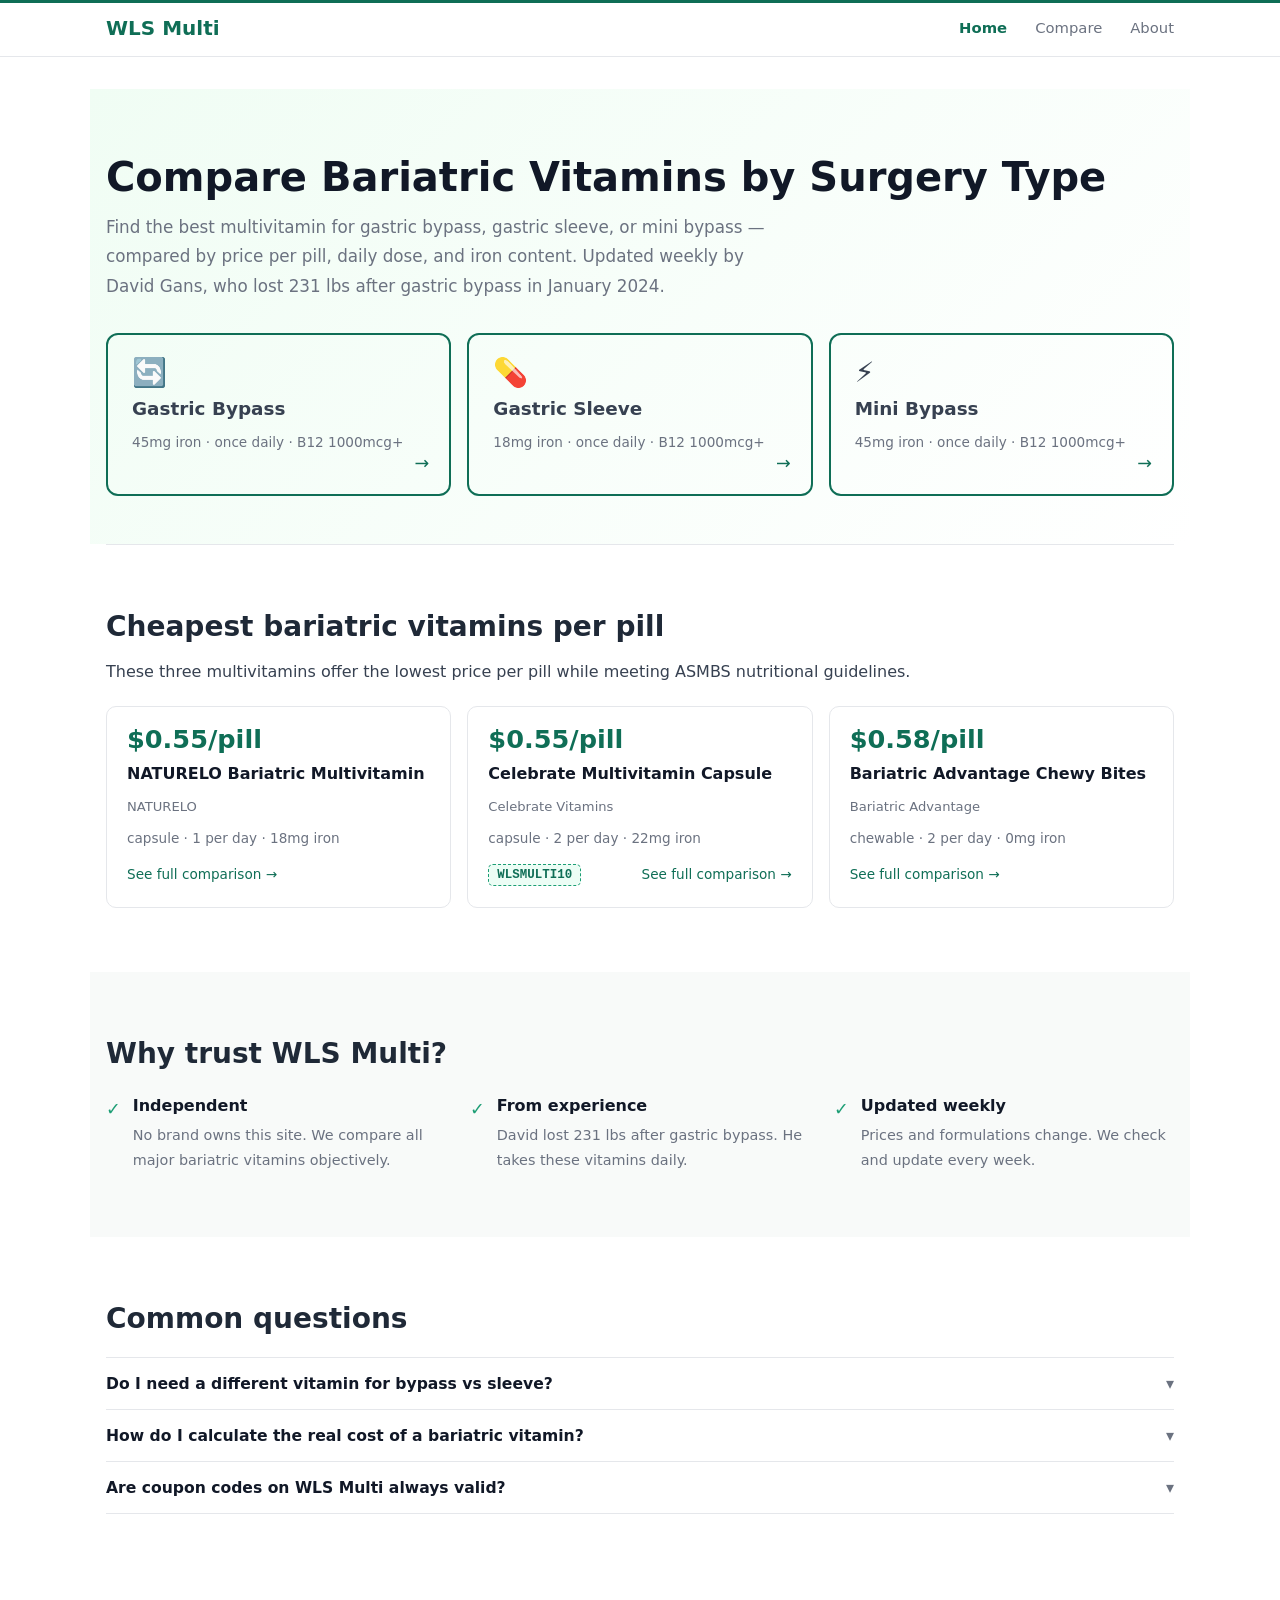
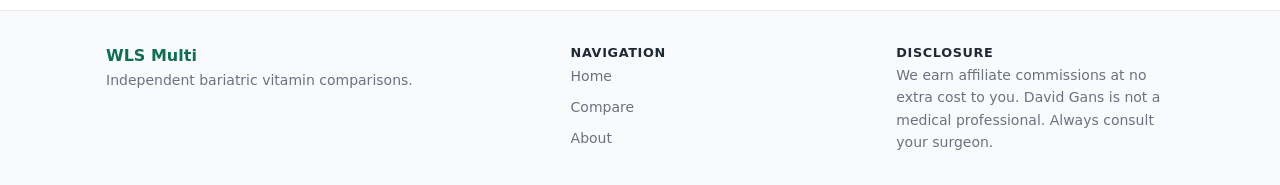
==== commit 28989da1: "Fix: 231 lbs, weekly updates, dateModified" ====
--- a/index.html
+++ b/index.html
@@ -4,7 +4,7 @@
   <meta charset="UTF-8">
   <meta name="viewport" content="width=device-width, initial-scale=1.0">
   <title>Compare Bariatric Vitamins by Surgery Type | WLS Multi</title>
-  <meta name="description" content="Find the best multivitamin for gastric bypass, gastric sleeve, or mini bypass — compared by price per pill, daily dose, and iron content. Updated monthly.">
+  <meta name="description" content="Find the best multivitamin for gastric bypass, gastric sleeve, or mini bypass — compared by price per pill, daily dose, and iron content. Updated weekly.">
   <link rel="canonical" href="https://wlsmulti.com/">
 
   <!-- Open Graph -->
@@ -23,14 +23,14 @@
     "author": {
       "@type": "Person",
       "name": "David Gans",
-      "description": "Lost 105 lbs after gastric bypass surgery in January 2024"
+      "description": "Lost 231 lbs after gastric bypass surgery in January 2024"
     },
     "publisher": {
       "@type": "Organization",
       "name": "WLS Multi",
       "url": "https://wlsmulti.com"
     },
-    "dateModified": "2025-03-27"
+    "dateModified": "2026-03-27"
   }
   </script>
 
@@ -61,7 +61,7 @@
         "name": "Are coupon codes on WLS Multi always valid?",
         "acceptedAnswer": {
           "@type": "Answer",
-          "text": "We verify codes monthly. If a code doesn't work, the brand may have changed it — contact us via the about page and we'll update it within 24 hours."
+          "text": "We verify codes weekly. If a code doesn't work, the brand may have changed it — contact us via the about page and we'll update it within 24 hours."
         }
       }
     ]
@@ -89,7 +89,7 @@
     <!-- ── Hero ──────────────────────────────────────────────────────────── -->
     <section class="section-hero">
       <h1>Compare Bariatric Vitamins by Surgery Type</h1>
-      <p class="hero-lead">Find the best multivitamin for gastric bypass, gastric sleeve, or mini bypass — compared by price per pill, daily dose, and iron content. Updated monthly by David Gans, who lost 105 lbs after gastric bypass in January 2024.</p>
+      <p class="hero-lead">Find the best multivitamin for gastric bypass, gastric sleeve, or mini bypass — compared by price per pill, daily dose, and iron content. Updated weekly by David Gans, who lost 231 lbs after gastric bypass in January 2024.</p>
 
       <div class="surgery-cards" role="list">
 
@@ -142,15 +142,15 @@
           <span class="trust-check" aria-hidden="true">✓</span>
           <div>
             <strong class="trust-title">From experience</strong>
-            <p>David lost 105 lbs after gastric bypass. He takes these vitamins daily.</p>
+            <p>David lost 231 lbs after gastric bypass. He takes these vitamins daily.</p>
           </div>
         </div>
 
         <div class="trust-item">
           <span class="trust-check" aria-hidden="true">✓</span>
           <div>
-            <strong class="trust-title">Updated monthly</strong>
-            <p>Prices and formulations change. We check and update every 30 days.</p>
+            <strong class="trust-title">Updated weekly</strong>
+            <p>Prices and formulations change. We check and update every week.</p>
           </div>
         </div>
 
@@ -188,7 +188,7 @@
             <span class="faq-chevron" aria-hidden="true">▾</span>
           </button>
           <div class="faq-answer" hidden>
-            <p>We verify codes monthly. If a code doesn't work, the brand may have changed it — contact us via the about page and we'll update it within 24 hours.</p>
+            <p>We verify codes weekly. If a code doesn't work, the brand may have changed it — contact us via the about page and we'll update it within 24 hours.</p>
           </div>
         </div>
 
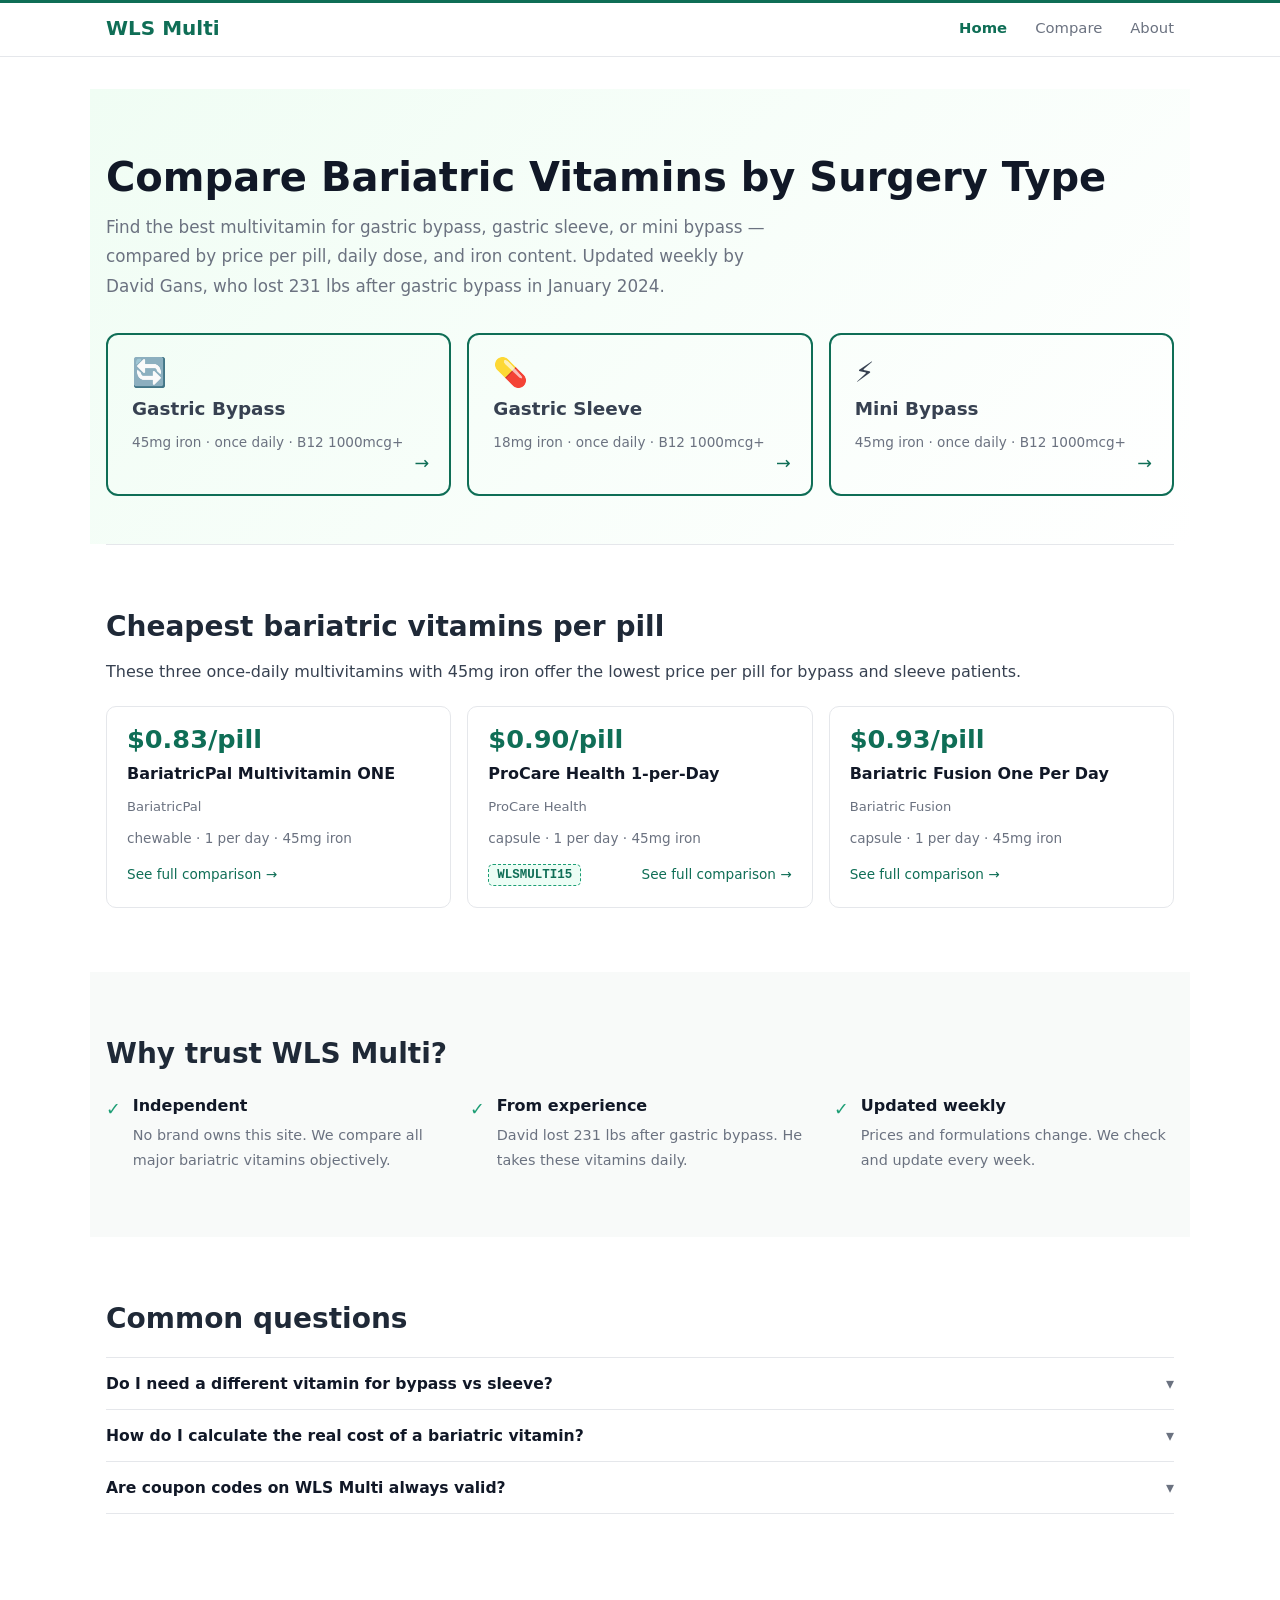
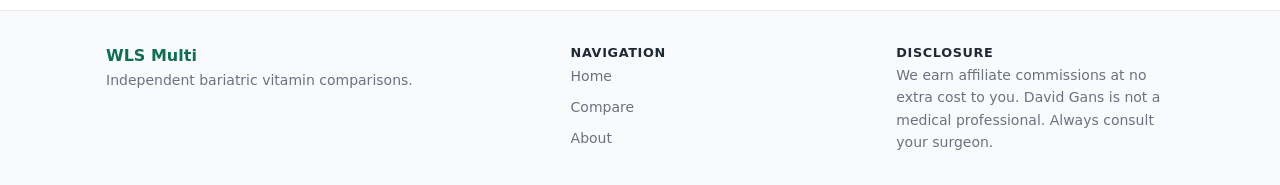
==== commit 77fd6bcb: "Amazon links, fix top 3, sleeve-only badge, remove emoji, dual buy buttons" ====
--- a/index.html
+++ b/index.html
@@ -120,7 +120,7 @@
     <!-- ── Top 3 cheapest ─────────────────────────────────────────────── -->
     <section class="section-top3">
       <h2>Cheapest bariatric vitamins per pill</h2>
-      <p>These three multivitamins offer the lowest price per pill while meeting ASMBS nutritional guidelines.</p>
+      <p>These three once-daily multivitamins with 45mg iron offer the lowest price per pill for bypass and sleeve patients.</p>
       <div id="top3-cards" class="top3-cards"></div>
       <div id="clipboard-announce" role="status" aria-live="polite"></div>
     </section>
--- a/css/style.css
+++ b/css/style.css
@@ -385,6 +385,11 @@
   margin-bottom: 0.2rem;
 }
 
+.badge--sleeve {
+  background: #f3f4f6;
+  color: var(--color-muted);
+}
+
 /* ══════════════════════════════════════════════════════════════════════════════
    DESKTOP TABLE
    ══════════════════════════════════════════════════════════════════════════════ */
@@ -514,7 +519,32 @@
 .buy-btn--full {
   display: block;
   text-align: center;
+}
+
+/* ── Dual buy options ─────────────────────────────────────────────────────── */
+
+.buy-options {
+  display: flex;
+  flex-direction: column;
+  align-items: flex-start;
+  gap: 0.3rem;
+}
+
+.buy-options--full {
+  align-items: stretch;
   margin-top: 0.75rem;
+}
+
+.buy-direct {
+  font-size: 12px;
+  color: var(--color-muted);
+  text-decoration: none;
+  padding-left: 2px;
+}
+
+.buy-direct:hover {
+  color: var(--color-primary);
+  text-decoration: underline;
 }
 
 /* ══════════════════════════════════════════════════════════════════════════════
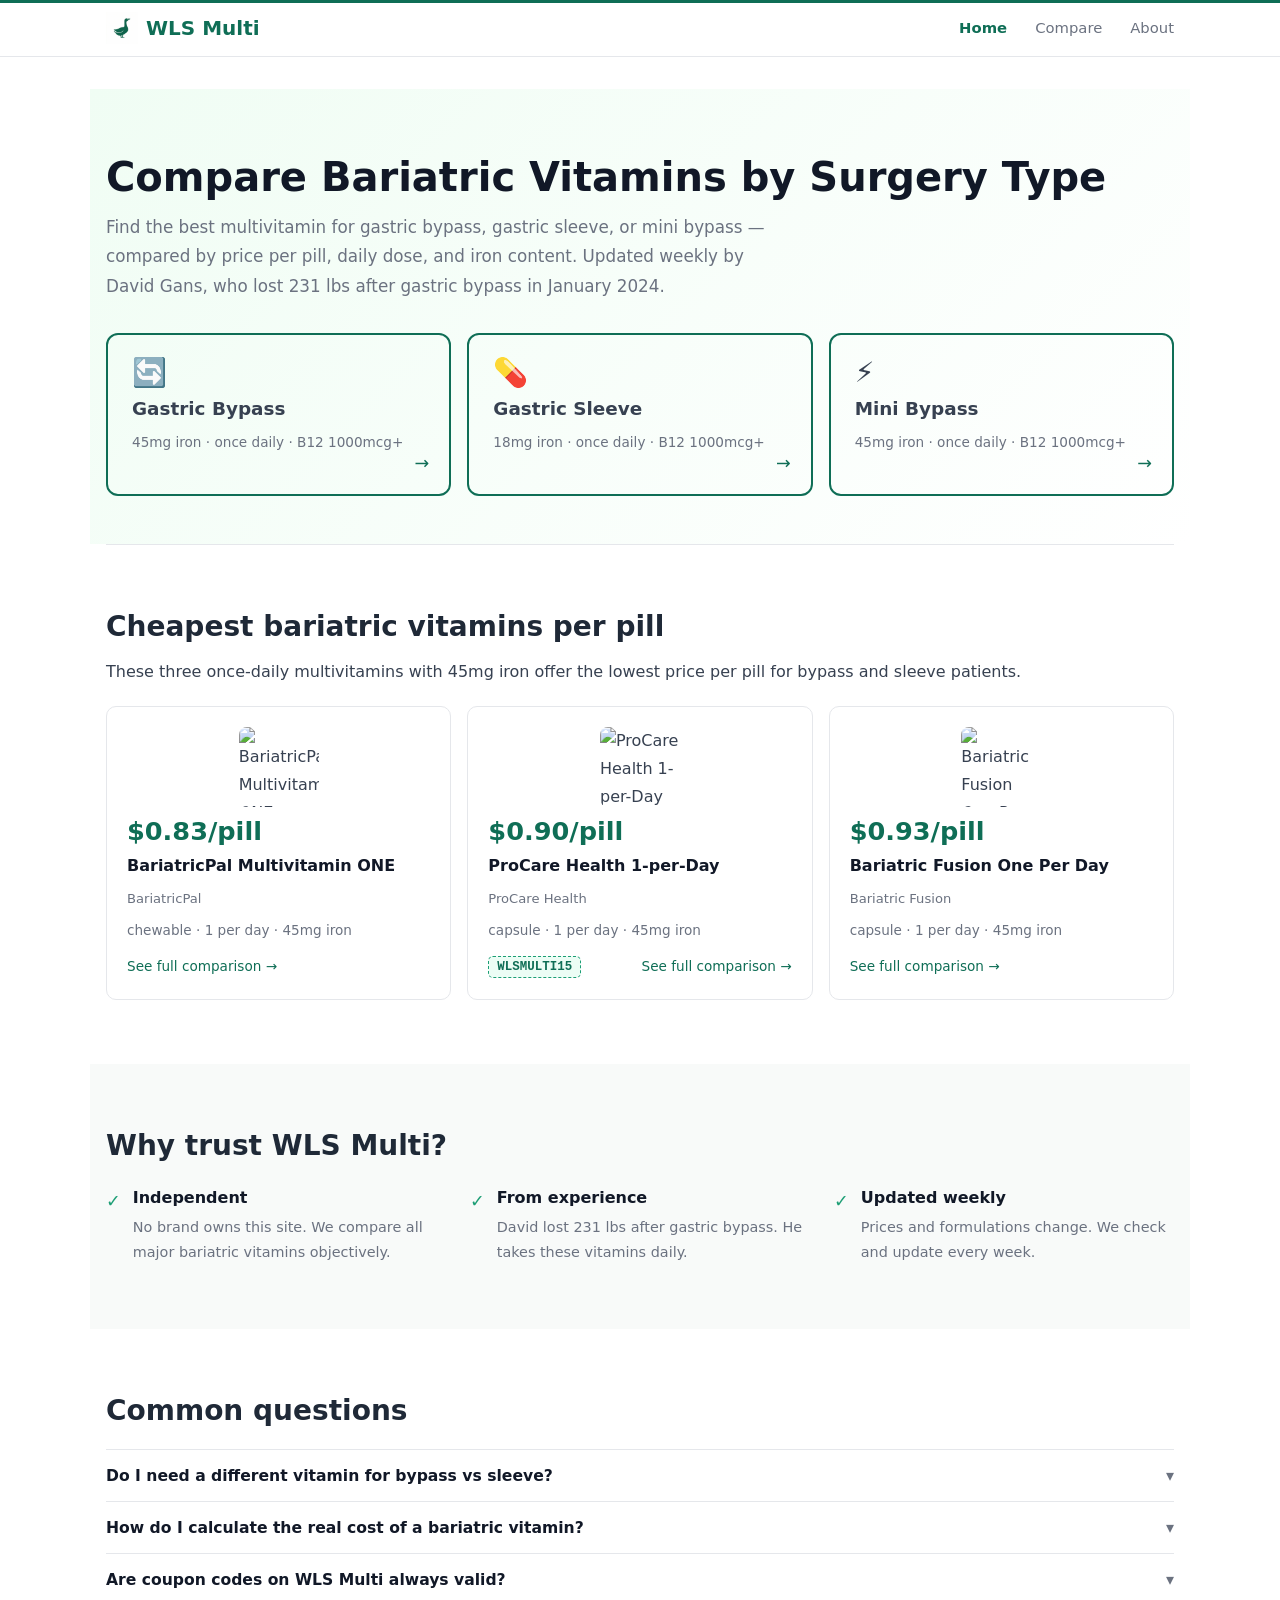
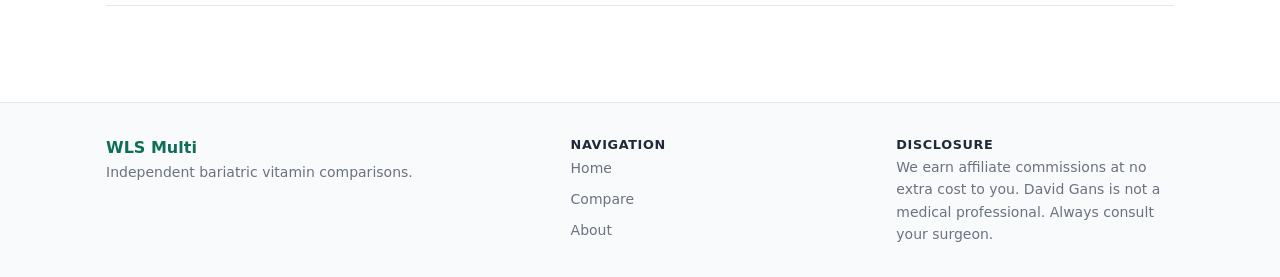
==== commit 87feb02d: "Add goose logo to nav, favicon, and OG image" ====
--- a/index.html
+++ b/index.html
@@ -11,7 +11,9 @@
   <meta property="og:title" content="Compare Bariatric Vitamins by Surgery Type | WLS Multi">
   <meta property="og:description" content="Find the best multivitamin for gastric bypass, gastric sleeve, or mini bypass — compared by price per pill, daily dose, and iron content.">
   <meta property="og:url" content="https://wlsmulti.com/">
-  <meta property="og:image" content="https://wlsmulti.com/images/og-default.jpg">
+  <meta property="og:image" content="https://wlsmulti.com/images/logo-180.png">
+  <link rel="icon" type="image/x-icon" href="/images/favicon.ico">
+  <link rel="apple-touch-icon" href="/images/logo-180.png">
 
   <!-- JSON-LD: Article -->
   <script type="application/ld+json">
@@ -74,7 +76,10 @@
 
   <header>
     <div class="nav-inner">
-      <a href="/" class="nav-logo">WLS Multi</a>
+      <a href="/" class="nav-logo">
+        <img src="/images/logo.png" alt="WLS Multi goose logo" width="32" height="32">
+        WLS Multi
+      </a>
       <button class="nav-hamburger" aria-label="Open navigation menu" aria-expanded="false" aria-controls="nav-links">☰</button>
       <nav id="nav-links" class="nav-links" aria-label="Main navigation">
         <a href="/" aria-current="page">Home</a>
--- a/css/style.css
+++ b/css/style.css
@@ -126,11 +126,22 @@
 }
 
 .nav-logo {
+  display: flex;
+  align-items: center;
+  gap: 8px;
   font-weight: 700;
   font-size: 1.25rem;
   color: var(--color-primary);
   text-decoration: none;
   flex-shrink: 0;
+  line-height: 1;
+}
+
+.nav-logo img {
+  display: block;
+  width: 32px;
+  height: 32px;
+  object-fit: contain;
 }
 
 .nav-logo:hover {
@@ -391,6 +402,67 @@
 }
 
 /* ══════════════════════════════════════════════════════════════════════════════
+   PRODUCT IMAGES
+   ══════════════════════════════════════════════════════════════════════════════ */
+
+.product-img {
+  display: block;
+  object-fit: cover;
+  border-radius: 8px;
+  flex-shrink: 0;
+  max-width: 100%;
+}
+
+/* Photo column in desktop table */
+.col-photo {
+  width: 72px;
+  padding-right: 0.25rem !important;
+}
+
+.col-photo .product-img {
+  width: 56px;
+  height: 56px;
+}
+
+/* Mobile card: image beside name/badge */
+.card-header {
+  display: flex;
+  align-items: flex-start;
+  justify-content: space-between;
+  gap: 0.75rem;
+  margin-bottom: 0.75rem;
+}
+
+.card-header-text {
+  display: flex;
+  flex-direction: column;
+  gap: 0.15rem;
+  flex: 1;
+  min-width: 0;
+}
+
+.card-header-img {
+  flex-shrink: 0;
+}
+
+.card-header-img .product-img {
+  width: 72px;
+  height: 72px;
+}
+
+/* Top-3 homepage cards: image centered above price */
+.top3-img {
+  display: flex;
+  justify-content: center;
+  margin-bottom: 0.25rem;
+}
+
+.top3-img .product-img {
+  width: 80px;
+  height: 80px;
+}
+
+/* ══════════════════════════════════════════════════════════════════════════════
    DESKTOP TABLE
    ══════════════════════════════════════════════════════════════════════════════ */
 
@@ -563,13 +635,6 @@
   padding: 1rem;
   background: var(--color-bg);
   box-shadow: 0 1px 3px rgba(0, 0, 0, 0.08);
-}
-
-.card-header {
-  display: flex;
-  flex-direction: column;
-  gap: 0.15rem;
-  margin-bottom: 0.75rem;
 }
 
 .card-details {
